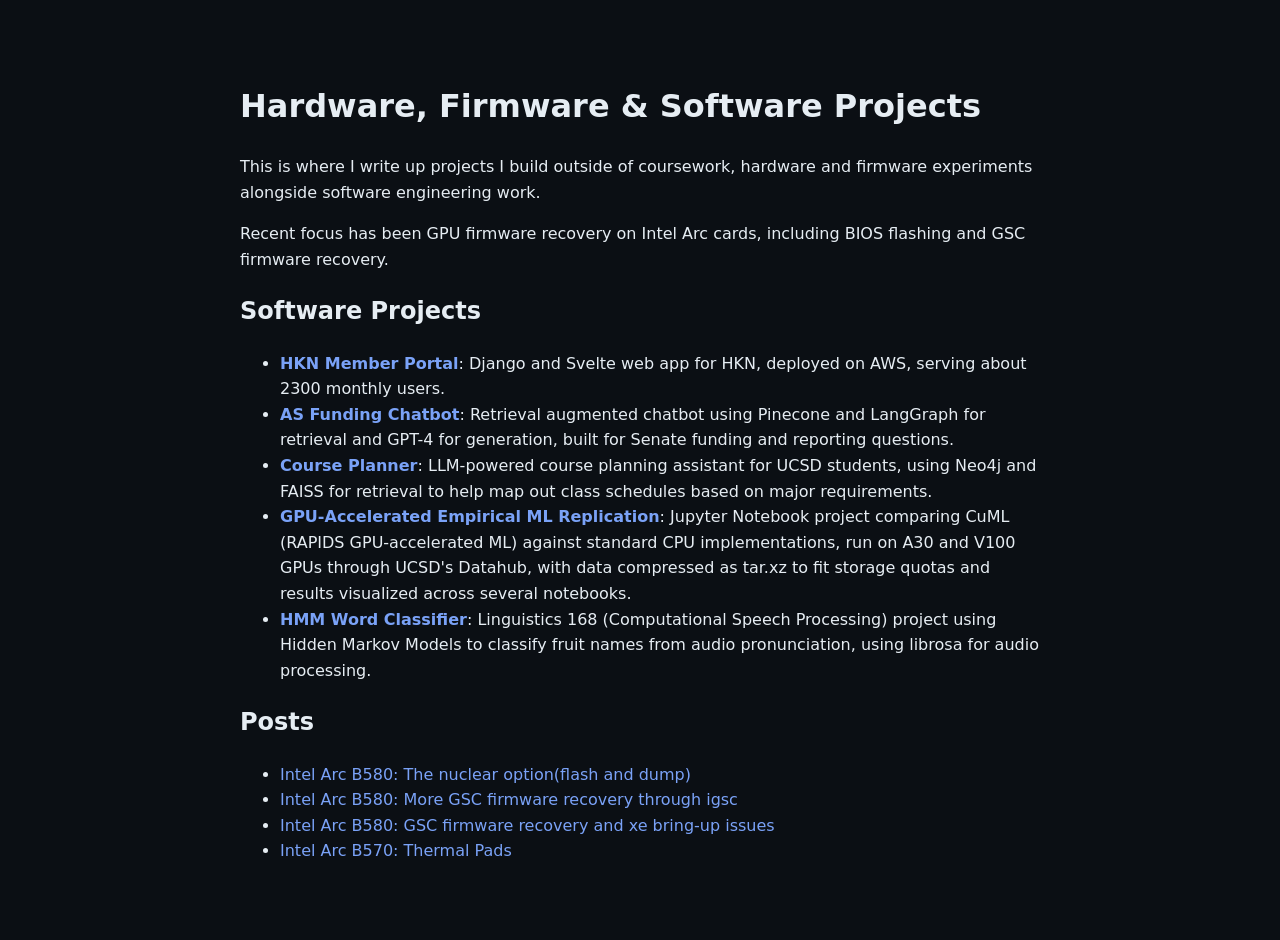
==== index.html @ fea3bad5 "Merge branch 'main' into homepage-refresh" ====
<!doctype html>
<html>
<head>
  <meta charset="utf-8">
  <title>Home</title>
  <link rel="stylesheet" href="assets/style.css">
</head>

<body>
  <div class="container">

    <h1>Hardware, Firmware &amp; Software Projects</h1>
    <p>This is where I write up projects I build outside of coursework, hardware and firmware experiments alongside software engineering work.</p>
<p>Recent focus has been GPU firmware recovery on Intel Arc cards, including BIOS flashing and GSC firmware recovery.</p>
   

    <h2>Software Projects</h2>

    <ul>
      <li><a href="https://github.com/HKN-UCSD/hkn-portal"><strong>HKN Member Portal</strong></a>: Django and Svelte web app for HKN, deployed on AWS, serving about 2300 monthly users.</li>
      <li><a href="https://github.com/jyeh2/Funding-Guide-ChatBot"><strong>AS Funding Chatbot</strong></a>: Retrieval augmented chatbot using Pinecone and LangGraph for retrieval and GPT-4 for generation, built for Senate funding and reporting questions.</li>
      <li><a href="https://github.com/jyeh2/UCSD_Course_Advisor_LLM"><strong>Course Planner</strong></a>: LLM-powered course planning assistant for UCSD students, using Neo4j and FAISS for retrieval to help map out class schedules based on major requirements.</li>
      <li><a href="https://github.com/jyeh2/gpu-accelerated-empirical-ml-replication"><strong>GPU-Accelerated Empirical ML Replication</strong></a>: Jupyter Notebook project comparing CuML (RAPIDS GPU-accelerated ML) against standard CPU implementations, run on A30 and V100 GPUs through UCSD's Datahub, with data compressed as tar.xz to fit storage quotas and results visualized across several notebooks.</li>
      <li><a href="https://github.com/jyeh2/HMM-Word-Classifier"><strong>HMM Word Classifier</strong></a>: Linguistics 168 (Computational Speech Processing) project using Hidden Markov Models to classify fruit names from audio pronunciation, using librosa for audio processing.</li>
    </ul>

    <h2>Posts</h2>

    <ul>
      <li>
        <a href="posts/2026-06-arc-b580-bios-flashing.html">
          Intel Arc B580: The nuclear option(flash and dump)
        </a>
      </li>
      <li>
        <a href="posts/2026-06-arc-b580-opromdata-recovery.html">
          Intel Arc B580: More GSC firmware recovery through igsc
        </a>
      </li>
      <li>
        <a href="posts/2026-05-arc-b580-gsc-recovery.html">
          Intel Arc B580: GSC firmware recovery and xe bring-up issues
        </a>
      </li>
      <li>
        <a href="posts/2026-03-arc-b570-thermalpads.html">
          Intel Arc B570: Thermal Pads
        </a>
      </li>
    </ul>

  </div>
</body>
</html>
---- assets/style.css ----
body {
  font-family: system-ui, sans-serif;
  line-height: 1.6;
  margin: 0;
  background: #0b0f14;
  color: #e6edf3;
}
.container {
  max-width: 800px;
  margin: 40px auto;
  padding: 20px;
}
a {
  color: #7aa2f7;
  text-decoration: none;
}
a:hover {
  text-decoration: underline;
}
code {
  background: #1a2230;
  padding: 2px 5px;
  border-radius: 4px;
}
.meta {
  color: #9aa4b2;
  font-size: 0.9em;
}
img {
  width: 100%;
  max-width: 720px;
  height: 400px;
  object-fit: cover;
  display: block;
}
img + img {
  margin-top: 16px;
}

.lightbox {
  display: none;
  position: fixed;
  inset: 0;
  background: rgba(0,0,0,0.85);
  z-index: 999;
  justify-content: center;
  align-items: center;
  cursor: zoom-out;
  text-decoration: none;
}

.lightbox:target {
  display: flex;
}

.lightbox img {
  max-width: 90vw;
  max-height: 90vh;
  height: auto;
  width: auto;
  object-fit: contain;
  cursor: default;
}
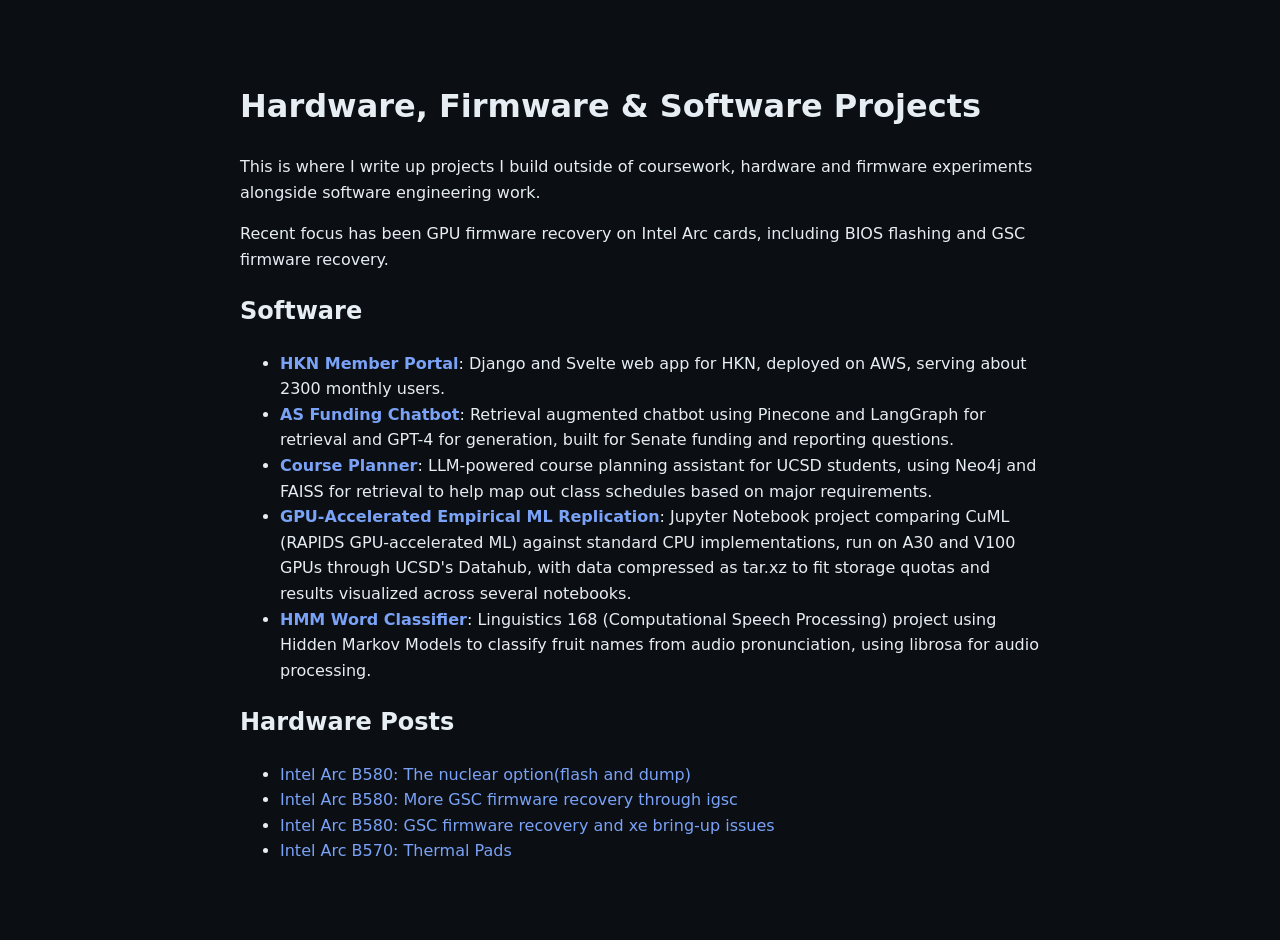
==== commit 272ba0a9: "Update index.html" ====
--- a/index.html
+++ b/index.html
@@ -14,7 +14,7 @@
 <p>Recent focus has been GPU firmware recovery on Intel Arc cards, including BIOS flashing and GSC firmware recovery.</p>
    
 
-    <h2>Software Projects</h2>
+    <h2>Software</h2>
 
     <ul>
       <li><a href="https://github.com/HKN-UCSD/hkn-portal"><strong>HKN Member Portal</strong></a>: Django and Svelte web app for HKN, deployed on AWS, serving about 2300 monthly users.</li>
@@ -24,7 +24,7 @@
       <li><a href="https://github.com/jyeh2/HMM-Word-Classifier"><strong>HMM Word Classifier</strong></a>: Linguistics 168 (Computational Speech Processing) project using Hidden Markov Models to classify fruit names from audio pronunciation, using librosa for audio processing.</li>
     </ul>
 
-    <h2>Posts</h2>
+    <h2>Hardware Posts</h2>
 
     <ul>
       <li>
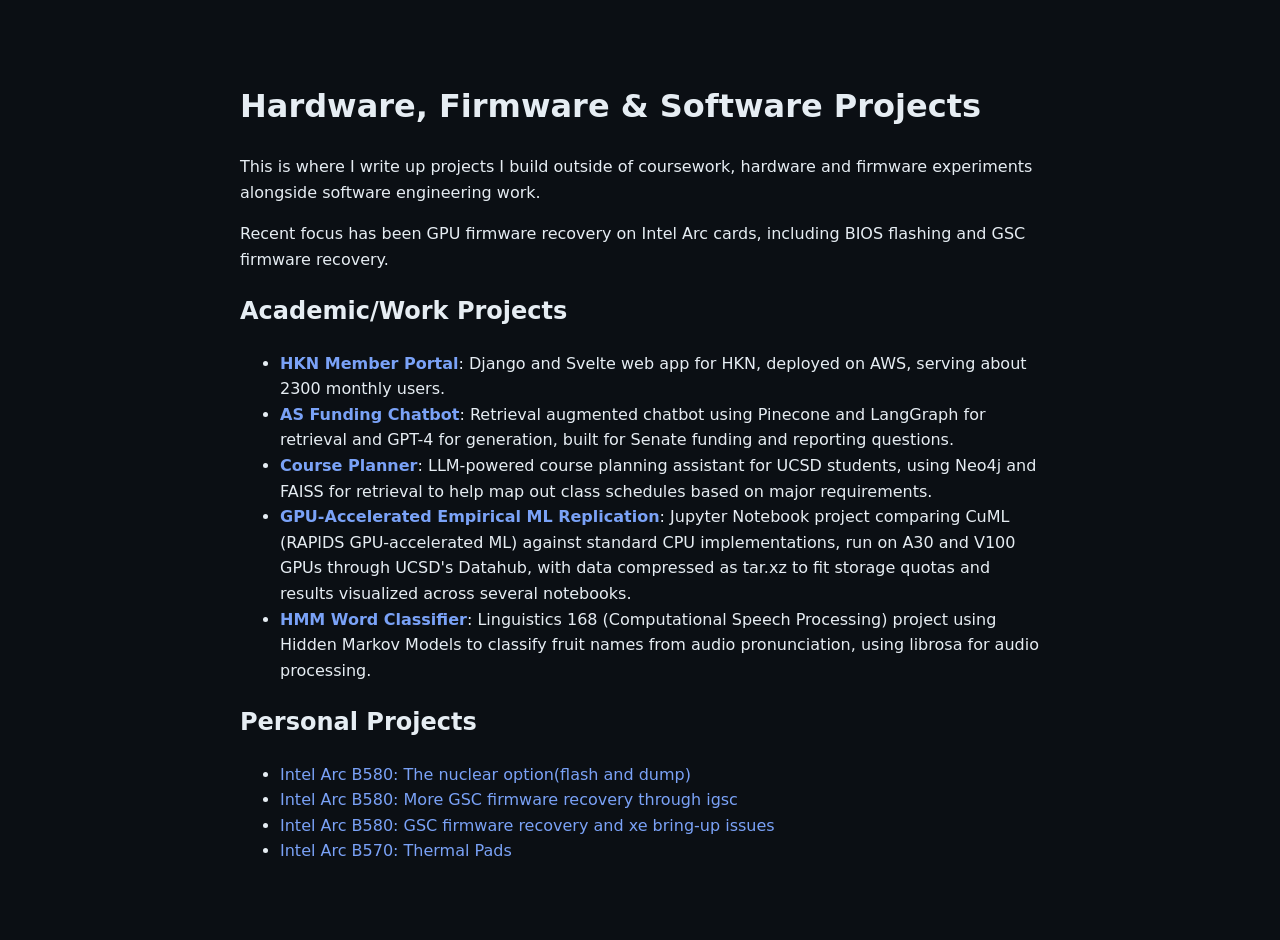
==== commit 1beef7a8: "Rename sections to Academic/Work Projects and Personal Projects Co-Authored-By: Claude Sonnet 5 <nor" ====
--- a/index.html
+++ b/index.html
@@ -14,7 +14,7 @@
 <p>Recent focus has been GPU firmware recovery on Intel Arc cards, including BIOS flashing and GSC firmware recovery.</p>
    
 
-    <h2>Software</h2>
+    <h2>Academic/Work Projects</h2>
 
     <ul>
       <li><a href="https://github.com/HKN-UCSD/hkn-portal"><strong>HKN Member Portal</strong></a>: Django and Svelte web app for HKN, deployed on AWS, serving about 2300 monthly users.</li>
@@ -24,7 +24,7 @@
       <li><a href="https://github.com/jyeh2/HMM-Word-Classifier"><strong>HMM Word Classifier</strong></a>: Linguistics 168 (Computational Speech Processing) project using Hidden Markov Models to classify fruit names from audio pronunciation, using librosa for audio processing.</li>
     </ul>
 
-    <h2>Hardware Posts</h2>
+    <h2>Personal Projects</h2>
 
     <ul>
       <li>
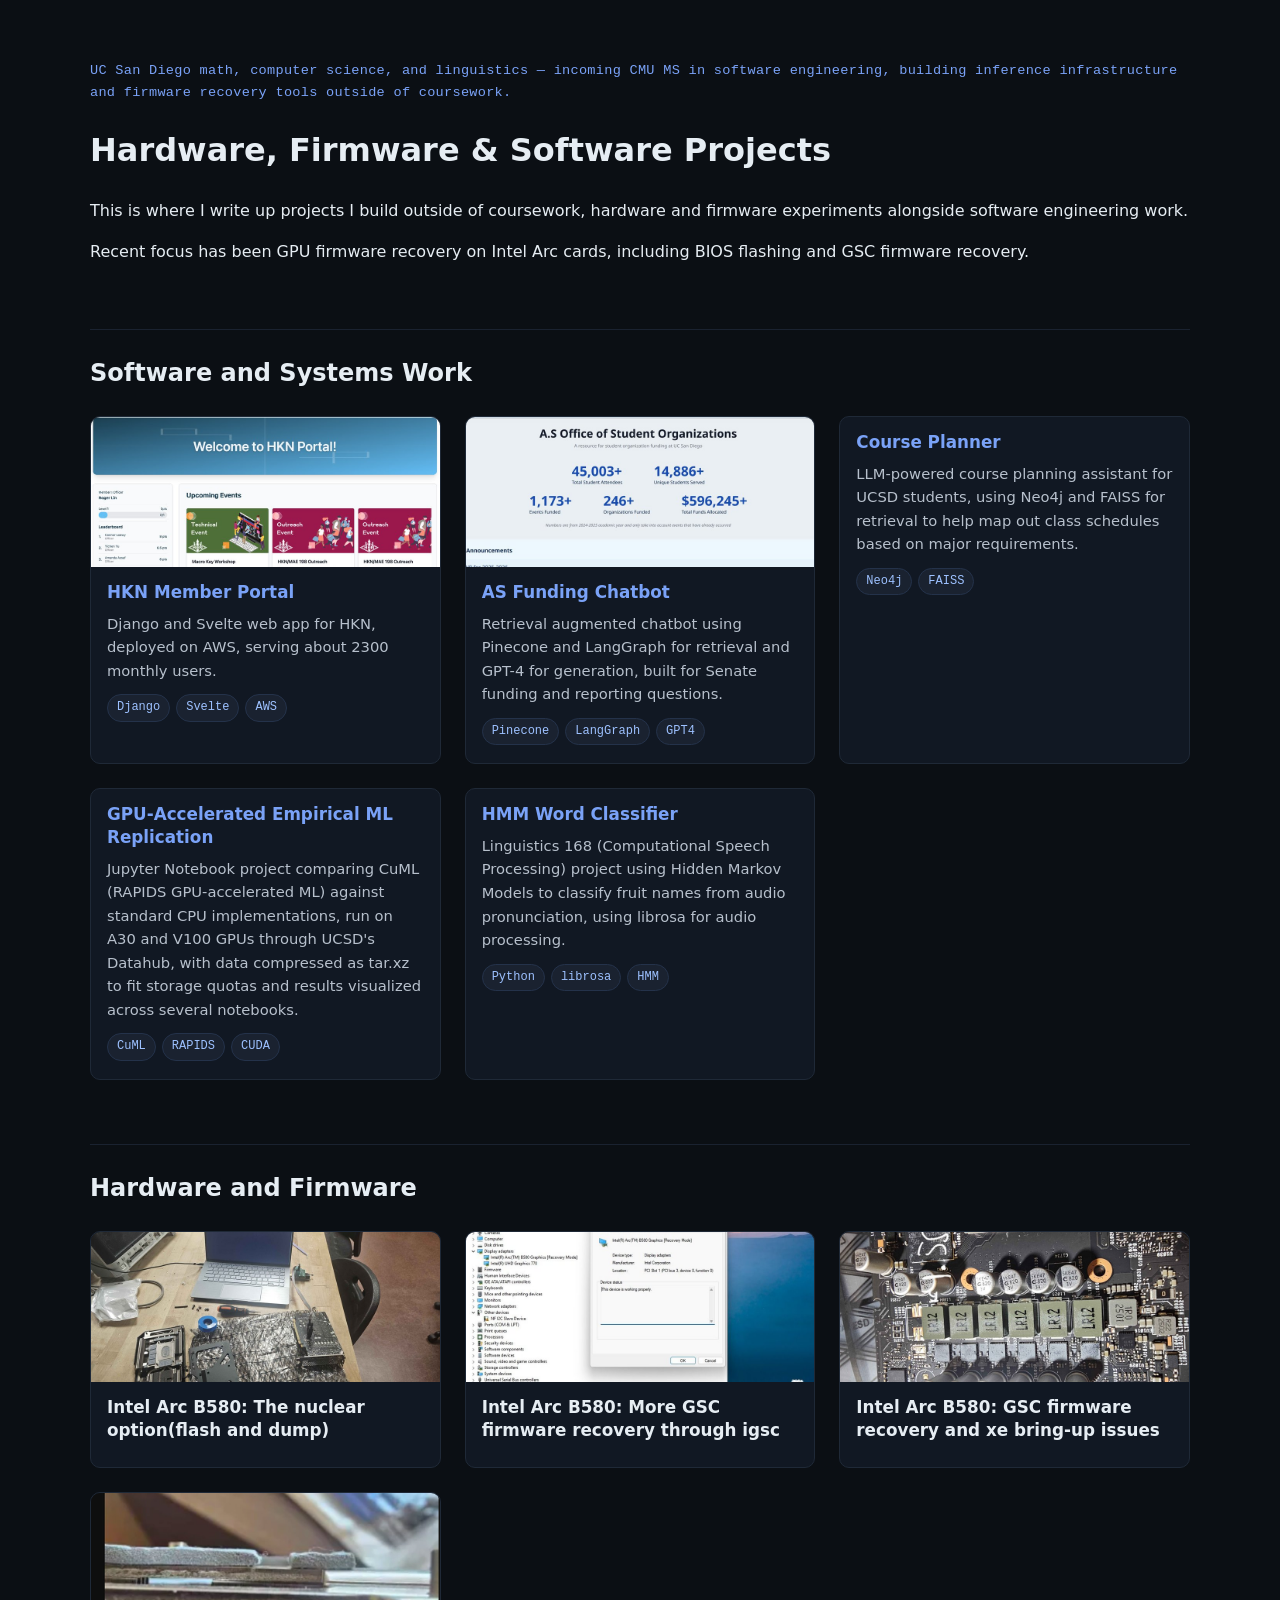
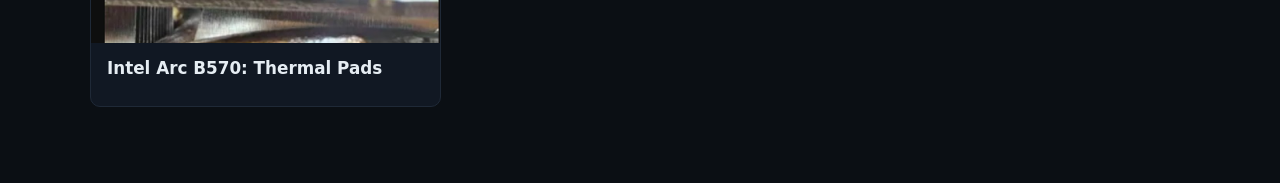
==== commit dbe43e1b: "Redesign homepage with project cards, tags, and section split Co-Authored-By: Claude Sonnet 5 <norep" ====
--- a/index.html
+++ b/index.html
@@ -2,52 +2,116 @@
 <html>
 <head>
   <meta charset="utf-8">
+  <meta name="viewport" content="width=device-width, initial-scale=1">
   <title>Home</title>
   <link rel="stylesheet" href="assets/style.css">
 </head>
 
 <body>
-  <div class="container">
+  <div class="container home">
+
+    <p class="kicker">UC San Diego math, computer science, and linguistics — incoming CMU MS in software engineering, building inference infrastructure and firmware recovery tools outside of coursework.</p>
 
     <h1>Hardware, Firmware &amp; Software Projects</h1>
     <p>This is where I write up projects I build outside of coursework, hardware and firmware experiments alongside software engineering work.</p>
-<p>Recent focus has been GPU firmware recovery on Intel Arc cards, including BIOS flashing and GSC firmware recovery.</p>
-   
+    <p>Recent focus has been GPU firmware recovery on Intel Arc cards, including BIOS flashing and GSC firmware recovery.</p>
 
-    <h2>Academic/Work Projects</h2>
+    <h2>Software and Systems Work</h2>
 
-    <ul>
-      <li><a href="https://github.com/HKN-UCSD/hkn-portal"><strong>HKN Member Portal</strong></a>: Django and Svelte web app for HKN, deployed on AWS, serving about 2300 monthly users.</li>
-      <li><a href="https://github.com/jyeh2/Funding-Guide-ChatBot"><strong>AS Funding Chatbot</strong></a>: Retrieval augmented chatbot using Pinecone and LangGraph for retrieval and GPT-4 for generation, built for Senate funding and reporting questions.</li>
-      <li><a href="https://github.com/jyeh2/UCSD_Course_Advisor_LLM"><strong>Course Planner</strong></a>: LLM-powered course planning assistant for UCSD students, using Neo4j and FAISS for retrieval to help map out class schedules based on major requirements.</li>
-      <li><a href="https://github.com/jyeh2/gpu-accelerated-empirical-ml-replication"><strong>GPU-Accelerated Empirical ML Replication</strong></a>: Jupyter Notebook project comparing CuML (RAPIDS GPU-accelerated ML) against standard CPU implementations, run on A30 and V100 GPUs through UCSD's Datahub, with data compressed as tar.xz to fit storage quotas and results visualized across several notebooks.</li>
-      <li><a href="https://github.com/jyeh2/HMM-Word-Classifier"><strong>HMM Word Classifier</strong></a>: Linguistics 168 (Computational Speech Processing) project using Hidden Markov Models to classify fruit names from audio pronunciation, using librosa for audio processing.</li>
-    </ul>
+    <div class="card-grid">
+      <div class="card">
+        <img src="assets/cards/hkn-portal.jpg" alt="HKN Member Portal screenshot">
+        <div class="card-body">
+          <h3><a href="https://github.com/HKN-UCSD/hkn-portal">HKN Member Portal</a></h3>
+          <p>Django and Svelte web app for HKN, deployed on AWS, serving about 2300 monthly users.</p>
+          <div class="tags">
+            <span class="tag">Django</span>
+            <span class="tag">Svelte</span>
+            <span class="tag">AWS</span>
+          </div>
+        </div>
+      </div>
 
-    <h2>Personal Projects</h2>
+      <div class="card">
+        <img src="assets/cards/asfunding-chatbot.jpg" alt="AS Office of Student Organizations funding site">
+        <div class="card-body">
+          <h3><a href="https://github.com/jyeh2/Funding-Guide-ChatBot">AS Funding Chatbot</a></h3>
+          <p>Retrieval augmented chatbot using Pinecone and LangGraph for retrieval and GPT-4 for generation, built for Senate funding and reporting questions.</p>
+          <div class="tags">
+            <span class="tag">Pinecone</span>
+            <span class="tag">LangGraph</span>
+            <span class="tag">GPT4</span>
+          </div>
+        </div>
+      </div>
 
-    <ul>
-      <li>
-        <a href="posts/2026-06-arc-b580-bios-flashing.html">
-          Intel Arc B580: The nuclear option(flash and dump)
-        </a>
-      </li>
-      <li>
-        <a href="posts/2026-06-arc-b580-opromdata-recovery.html">
-          Intel Arc B580: More GSC firmware recovery through igsc
-        </a>
-      </li>
-      <li>
-        <a href="posts/2026-05-arc-b580-gsc-recovery.html">
-          Intel Arc B580: GSC firmware recovery and xe bring-up issues
-        </a>
-      </li>
-      <li>
-        <a href="posts/2026-03-arc-b570-thermalpads.html">
-          Intel Arc B570: Thermal Pads
-        </a>
-      </li>
-    </ul>
+      <div class="card">
+        <div class="card-body">
+          <h3><a href="https://github.com/jyeh2/UCSD_Course_Advisor_LLM">Course Planner</a></h3>
+          <p>LLM-powered course planning assistant for UCSD students, using Neo4j and FAISS for retrieval to help map out class schedules based on major requirements.</p>
+          <div class="tags">
+            <span class="tag">Neo4j</span>
+            <span class="tag">FAISS</span>
+          </div>
+        </div>
+      </div>
+
+      <div class="card">
+        <div class="card-body">
+          <h3><a href="https://github.com/jyeh2/gpu-accelerated-empirical-ml-replication">GPU-Accelerated Empirical ML Replication</a></h3>
+          <p>Jupyter Notebook project comparing CuML (RAPIDS GPU-accelerated ML) against standard CPU implementations, run on A30 and V100 GPUs through UCSD's Datahub, with data compressed as tar.xz to fit storage quotas and results visualized across several notebooks.</p>
+          <div class="tags">
+            <span class="tag">CuML</span>
+            <span class="tag">RAPIDS</span>
+            <span class="tag">CUDA</span>
+          </div>
+        </div>
+      </div>
+
+      <div class="card">
+        <div class="card-body">
+          <h3><a href="https://github.com/jyeh2/HMM-Word-Classifier">HMM Word Classifier</a></h3>
+          <p>Linguistics 168 (Computational Speech Processing) project using Hidden Markov Models to classify fruit names from audio pronunciation, using librosa for audio processing.</p>
+          <div class="tags">
+            <span class="tag">Python</span>
+            <span class="tag">librosa</span>
+            <span class="tag">HMM</span>
+          </div>
+        </div>
+      </div>
+    </div>
+
+    <h2>Hardware and Firmware</h2>
+
+    <div class="card-grid">
+      <a class="card post-card" href="posts/2026-06-arc-b580-bios-flashing.html">
+        <img src="assets/cards/arc-b580-bios-flashing.jpg" alt="Flashrom terminal session next to a disassembled Arc B580">
+        <div class="card-body">
+          <h3>Intel Arc B580: The nuclear option(flash and dump)</h3>
+        </div>
+      </a>
+
+      <a class="card post-card" href="posts/2026-06-arc-b580-opromdata-recovery.html">
+        <img src="assets/cards/arc-b580-opromdata-recovery.jpg" alt="Device Manager showing Arc B580 in recovery mode">
+        <div class="card-body">
+          <h3>Intel Arc B580: More GSC firmware recovery through igsc</h3>
+        </div>
+      </a>
+
+      <a class="card post-card" href="posts/2026-05-arc-b580-gsc-recovery.html">
+        <img src="assets/cards/arc-b580-gsc-recovery.jpg" alt="Close-up of Arc B580 board components">
+        <div class="card-body">
+          <h3>Intel Arc B580: GSC firmware recovery and xe bring-up issues</h3>
+        </div>
+      </a>
+
+      <a class="card post-card" href="posts/2026-03-arc-b570-thermalpads.html">
+        <img src="assets/cards/arc-b570-thermalpads.jpg" alt="Thermal pad close-up on Arc B570 heatsink">
+        <div class="card-body">
+          <h3>Intel Arc B570: Thermal Pads</h3>
+        </div>
+      </a>
+    </div>
 
   </div>
 </body>
--- a/assets/style.css
+++ b/assets/style.css
@@ -61,3 +61,89 @@
   object-fit: contain;
   cursor: default;
 }
+
+.home {
+  max-width: 1100px;
+}
+
+.kicker {
+  font-family: ui-monospace, SFMono-Regular, Menlo, Consolas, monospace;
+  font-size: 0.85em;
+  color: #7aa2f7;
+  letter-spacing: 0.02em;
+  margin: 0 0 8px;
+}
+
+h2 {
+  margin-top: 64px;
+  padding-top: 24px;
+  border-top: 1px solid #1a2230;
+}
+
+.card-grid {
+  display: grid;
+  grid-template-columns: repeat(auto-fill, minmax(260px, 1fr));
+  gap: 24px;
+  margin: 24px 0 16px;
+}
+
+.card {
+  display: flex;
+  flex-direction: column;
+  background: #111823;
+  border: 1px solid #1f2937;
+  border-radius: 10px;
+  overflow: hidden;
+  transition: transform 0.15s ease, border-color 0.15s ease;
+}
+
+a.card {
+  color: inherit;
+  text-decoration: none;
+}
+
+.card:hover {
+  transform: translateY(-2px);
+  border-color: #7aa2f7;
+}
+
+.card-grid img {
+  width: 100%;
+  max-width: none;
+  height: 150px;
+  object-fit: cover;
+  display: block;
+  margin: 0;
+}
+
+.card-body {
+  padding: 14px 16px 18px;
+}
+
+.card-body h3 {
+  margin: 0 0 8px;
+  font-size: 1.05em;
+  line-height: 1.35;
+}
+
+.card-body p {
+  margin: 0 0 12px;
+  font-size: 0.92em;
+  color: #b7c0cc;
+}
+
+.tags {
+  display: flex;
+  flex-wrap: wrap;
+  gap: 6px;
+}
+
+.tag {
+  font-family: ui-monospace, SFMono-Regular, Menlo, Consolas, monospace;
+  font-size: 0.75em;
+  background: #1a2230;
+  color: #9dc1ff;
+  padding: 3px 9px;
+  border-radius: 999px;
+  border: 1px solid #24324a;
+}
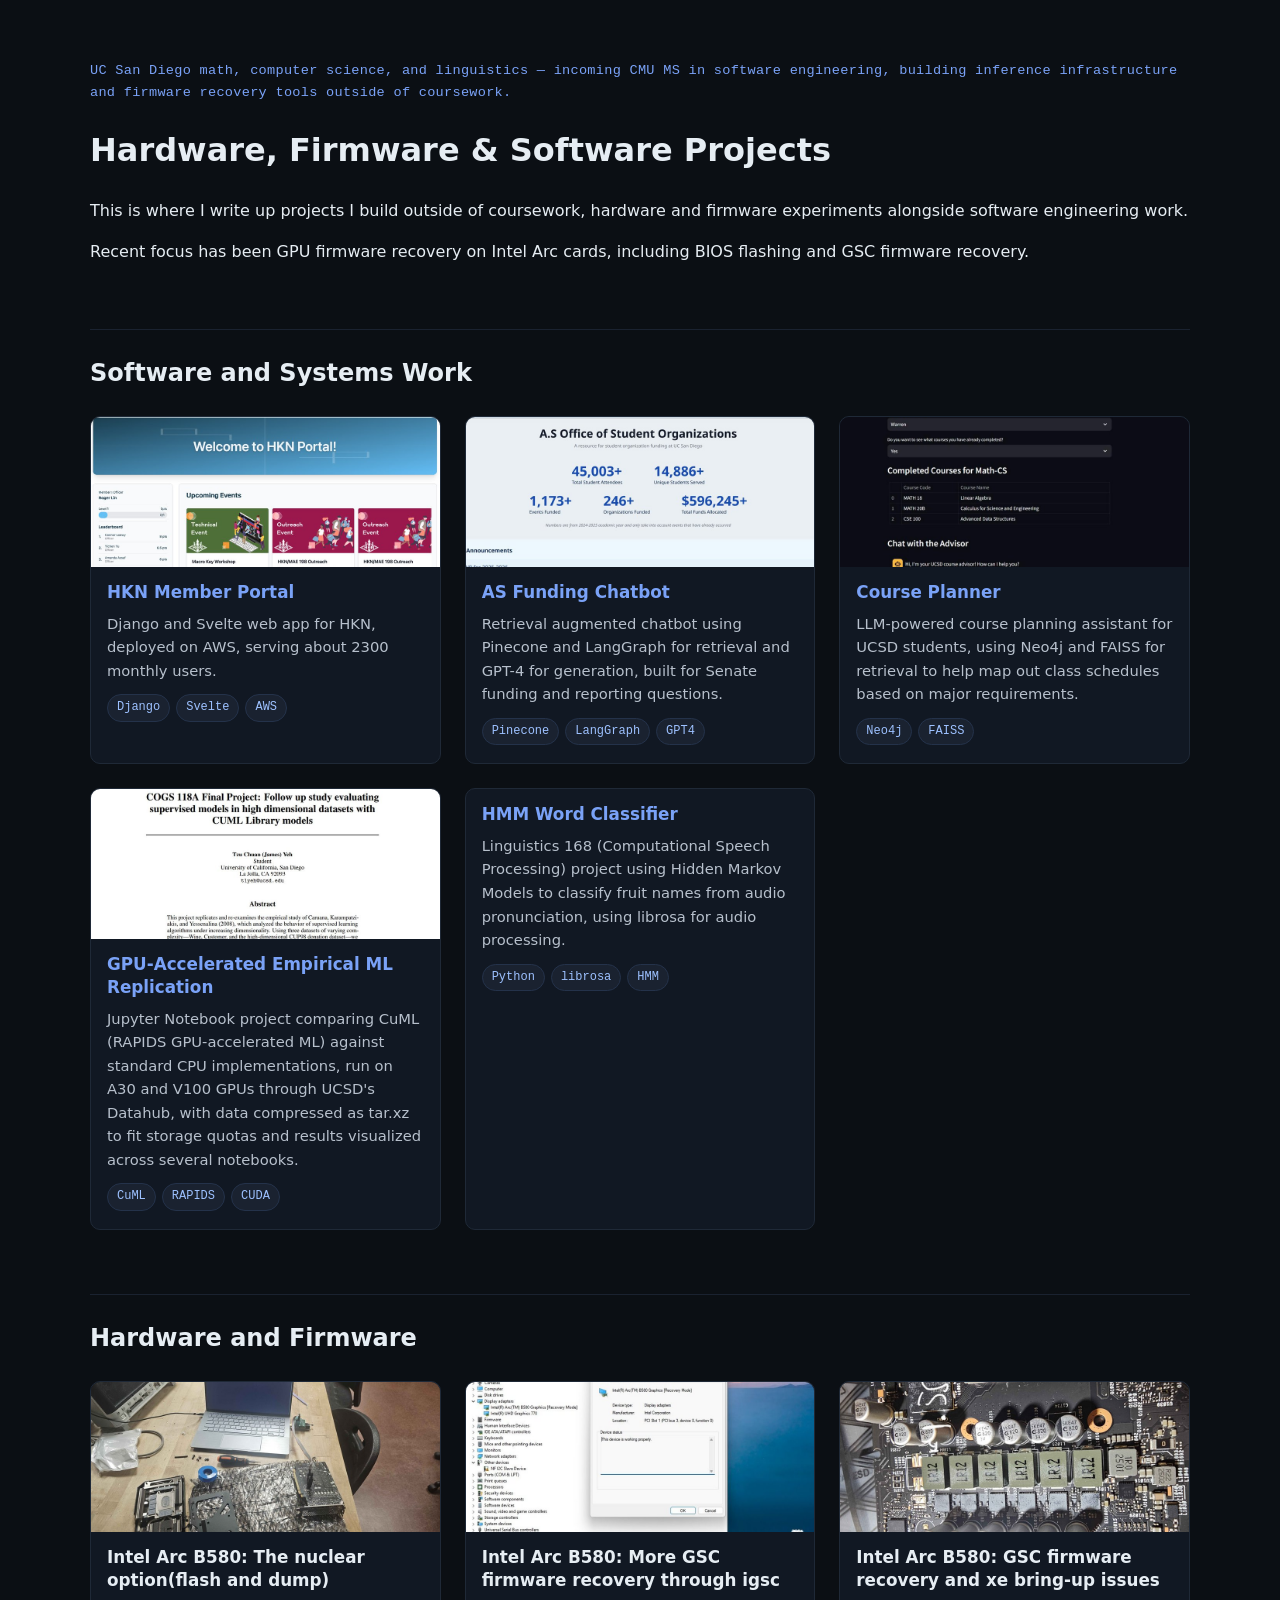
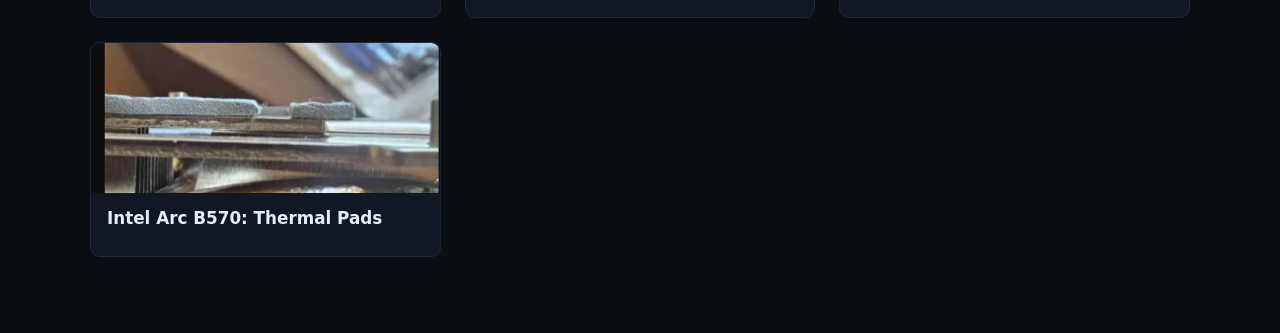
==== commit d89fb828: "Add screenshots for Course Planner and GPU ML Replication cards Co-Authored-By: Claude Sonnet 5 <nor" ====
--- a/index.html
+++ b/index.html
@@ -46,6 +46,7 @@
       </div>
 
       <div class="card">
+        <img src="assets/cards/course-planner.jpg" alt="Course Planner chat and completed-courses UI">
         <div class="card-body">
           <h3><a href="https://github.com/jyeh2/UCSD_Course_Advisor_LLM">Course Planner</a></h3>
           <p>LLM-powered course planning assistant for UCSD students, using Neo4j and FAISS for retrieval to help map out class schedules based on major requirements.</p>
@@ -57,6 +58,7 @@
       </div>
 
       <div class="card">
+        <img src="assets/cards/gpu-ml-replication.jpg" alt="COGS 118A final project paper title page">
         <div class="card-body">
           <h3><a href="https://github.com/jyeh2/gpu-accelerated-empirical-ml-replication">GPU-Accelerated Empirical ML Replication</a></h3>
           <p>Jupyter Notebook project comparing CuML (RAPIDS GPU-accelerated ML) against standard CPU implementations, run on A30 and V100 GPUs through UCSD's Datahub, with data compressed as tar.xz to fit storage quotas and results visualized across several notebooks.</p>
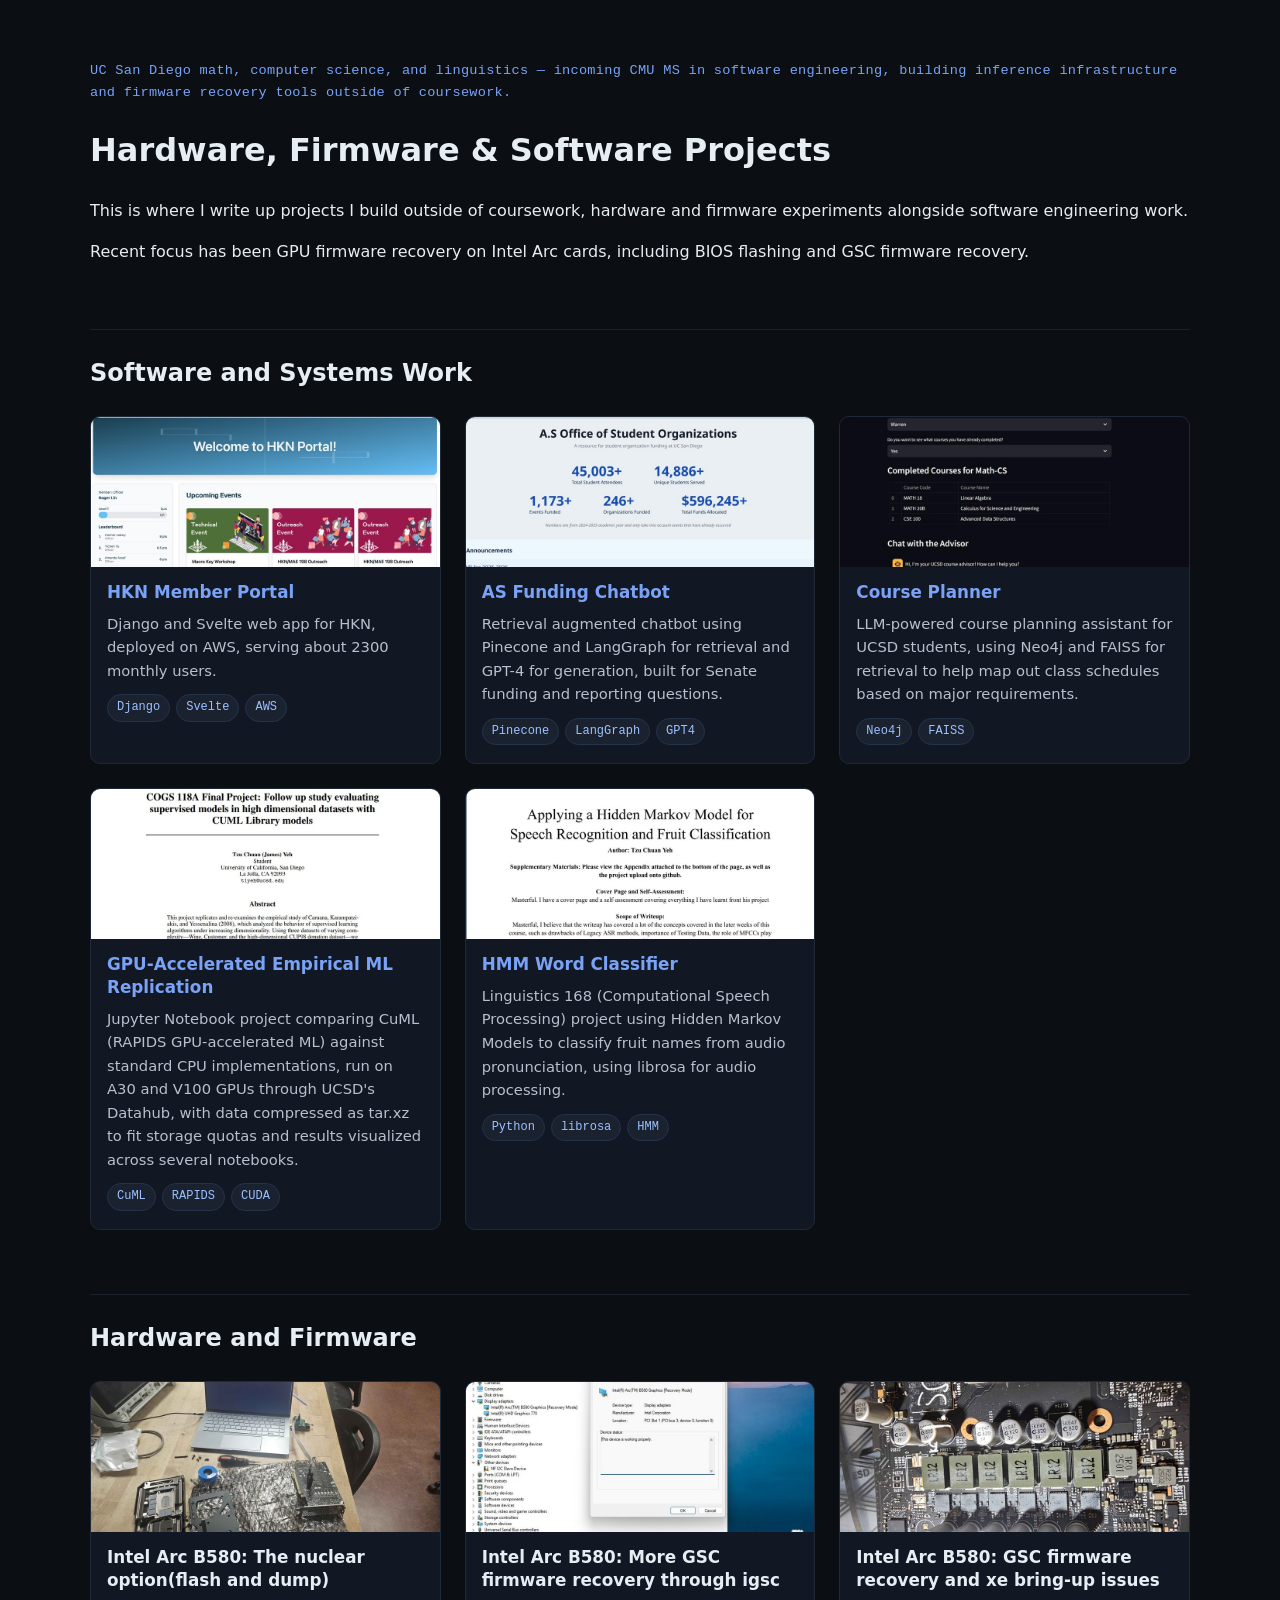
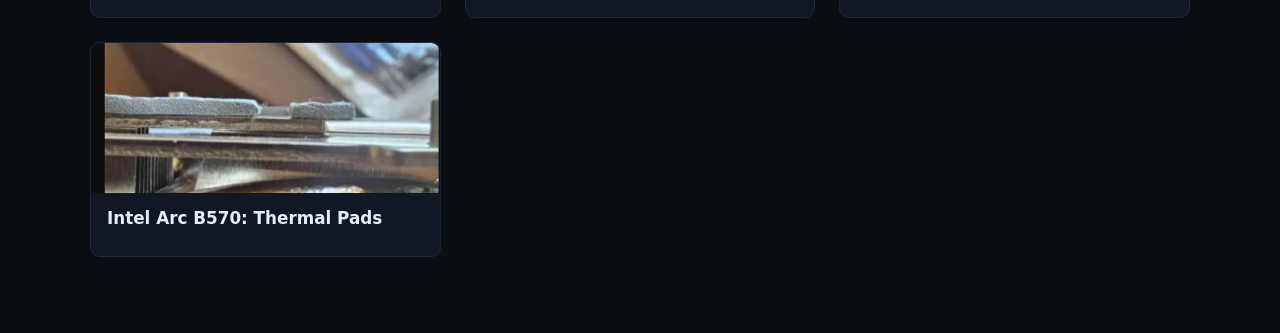
==== commit 506204a4: "Add screenshot for HMM Word Classifier card Co-Authored-By: Claude Sonnet 5 <noreply@anthropic.com>" ====
--- a/index.html
+++ b/index.html
@@ -71,6 +71,7 @@
       </div>
 
       <div class="card">
+        <img src="assets/cards/hmm-word-classifier.jpg" alt="HMM speech recognition and fruit classification paper title page">
         <div class="card-body">
           <h3><a href="https://github.com/jyeh2/HMM-Word-Classifier">HMM Word Classifier</a></h3>
           <p>Linguistics 168 (Computational Speech Processing) project using Hidden Markov Models to classify fruit names from audio pronunciation, using librosa for audio processing.</p>
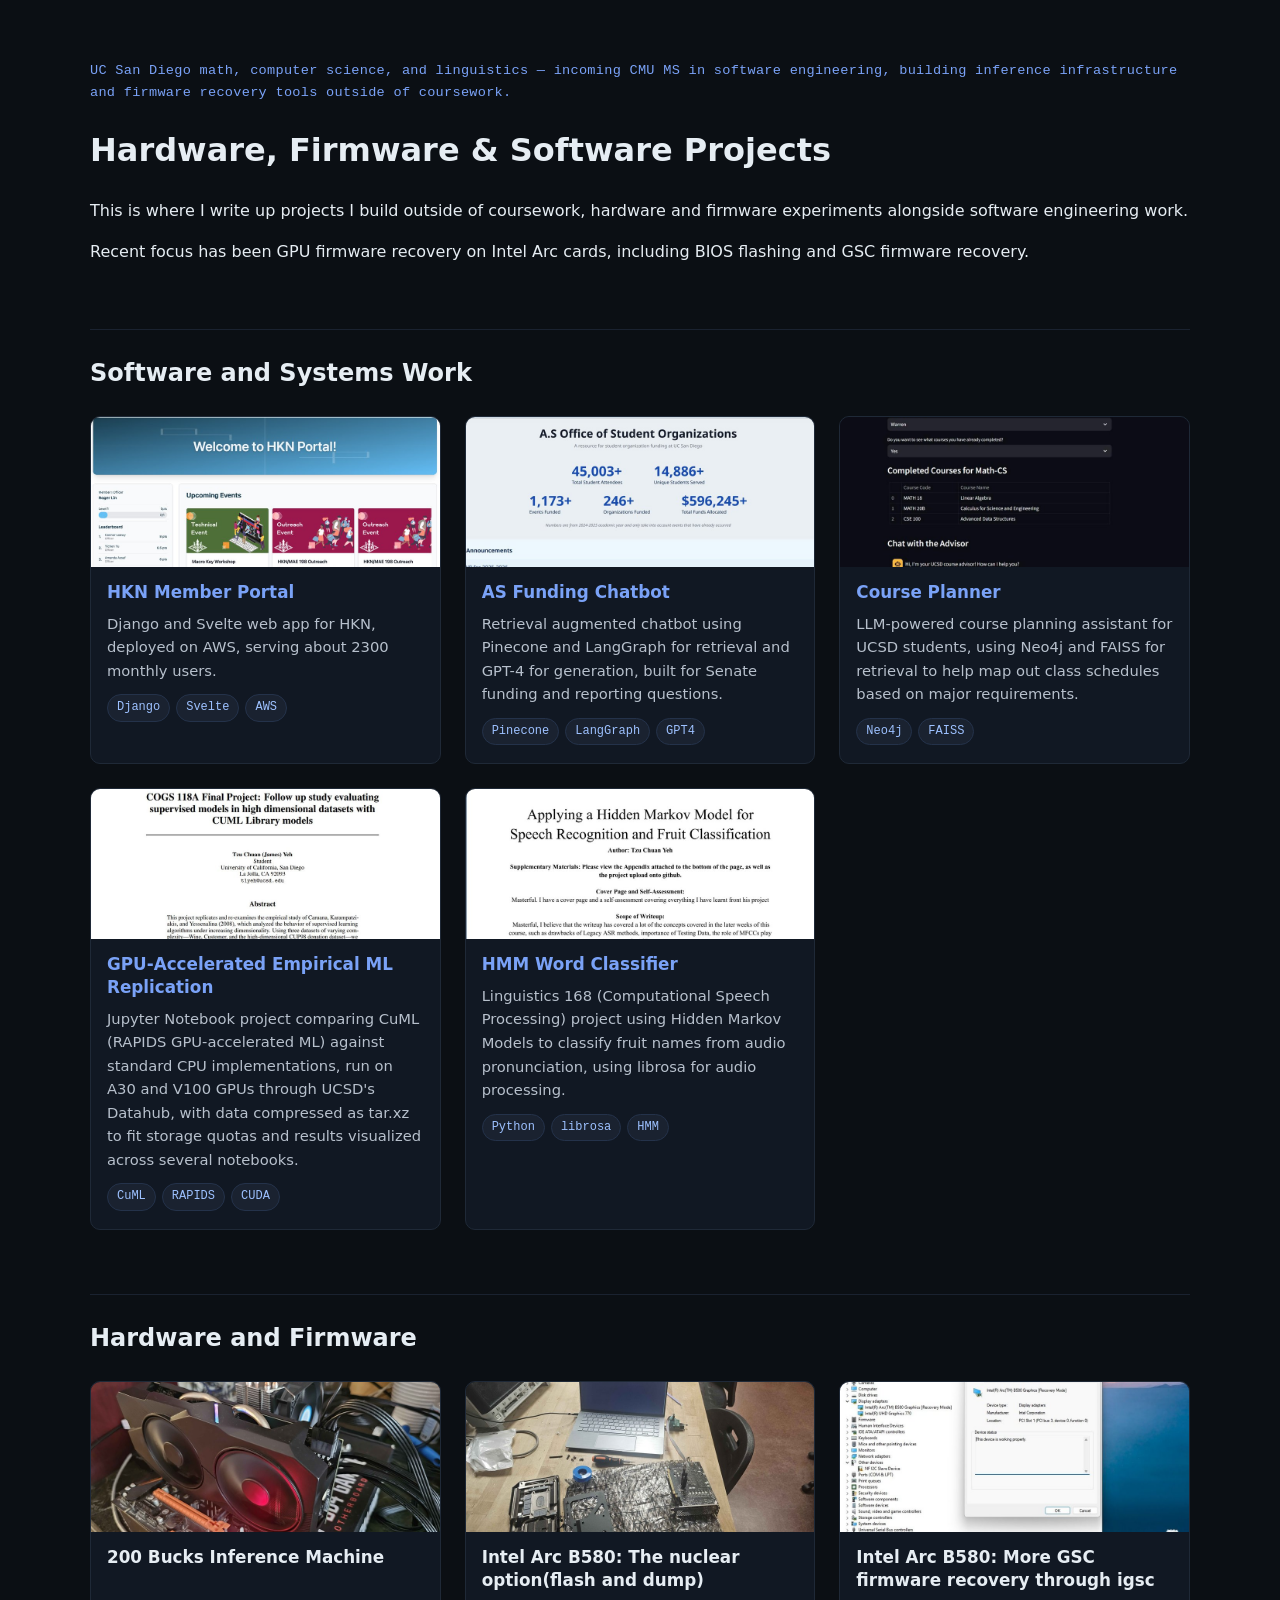
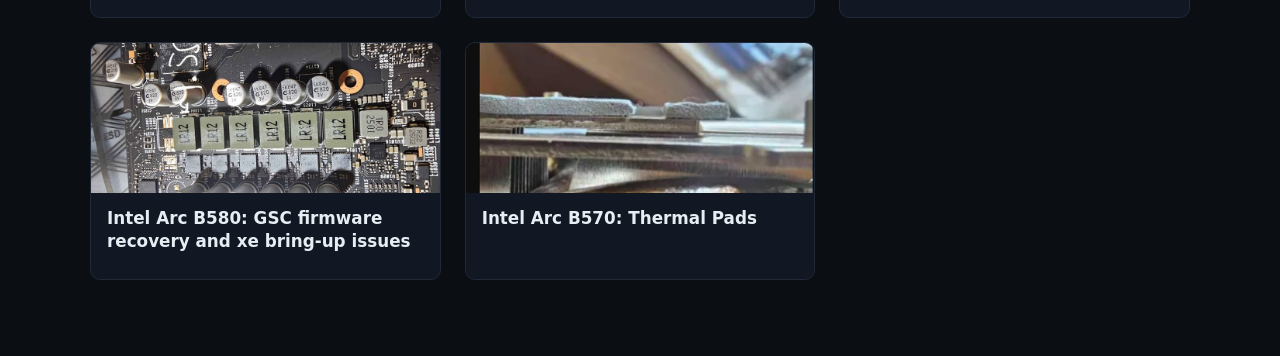
==== commit e2705e42: "Add 200 Bucks Inference Machine post and homepage card Co-Authored-By: Claude Sonnet 5 <noreply@anth" ====
--- a/index.html
+++ b/index.html
@@ -87,6 +87,13 @@
     <h2>Hardware and Firmware</h2>
 
     <div class="card-grid">
+      <a class="card post-card" href="posts/2026-08-200-bucks-inference-machine.html">
+        <img src="assets/cards/200-bucks-inference-machine.jpg" alt="Two CMP 40HX mining GPUs mounted on the Huananzhi X99 BD4 motherboard">
+        <div class="card-body">
+          <h3>200 Bucks Inference Machine</h3>
+        </div>
+      </a>
+
       <a class="card post-card" href="posts/2026-06-arc-b580-bios-flashing.html">
         <img src="assets/cards/arc-b580-bios-flashing.jpg" alt="Flashrom terminal session next to a disassembled Arc B580">
         <div class="card-body">
